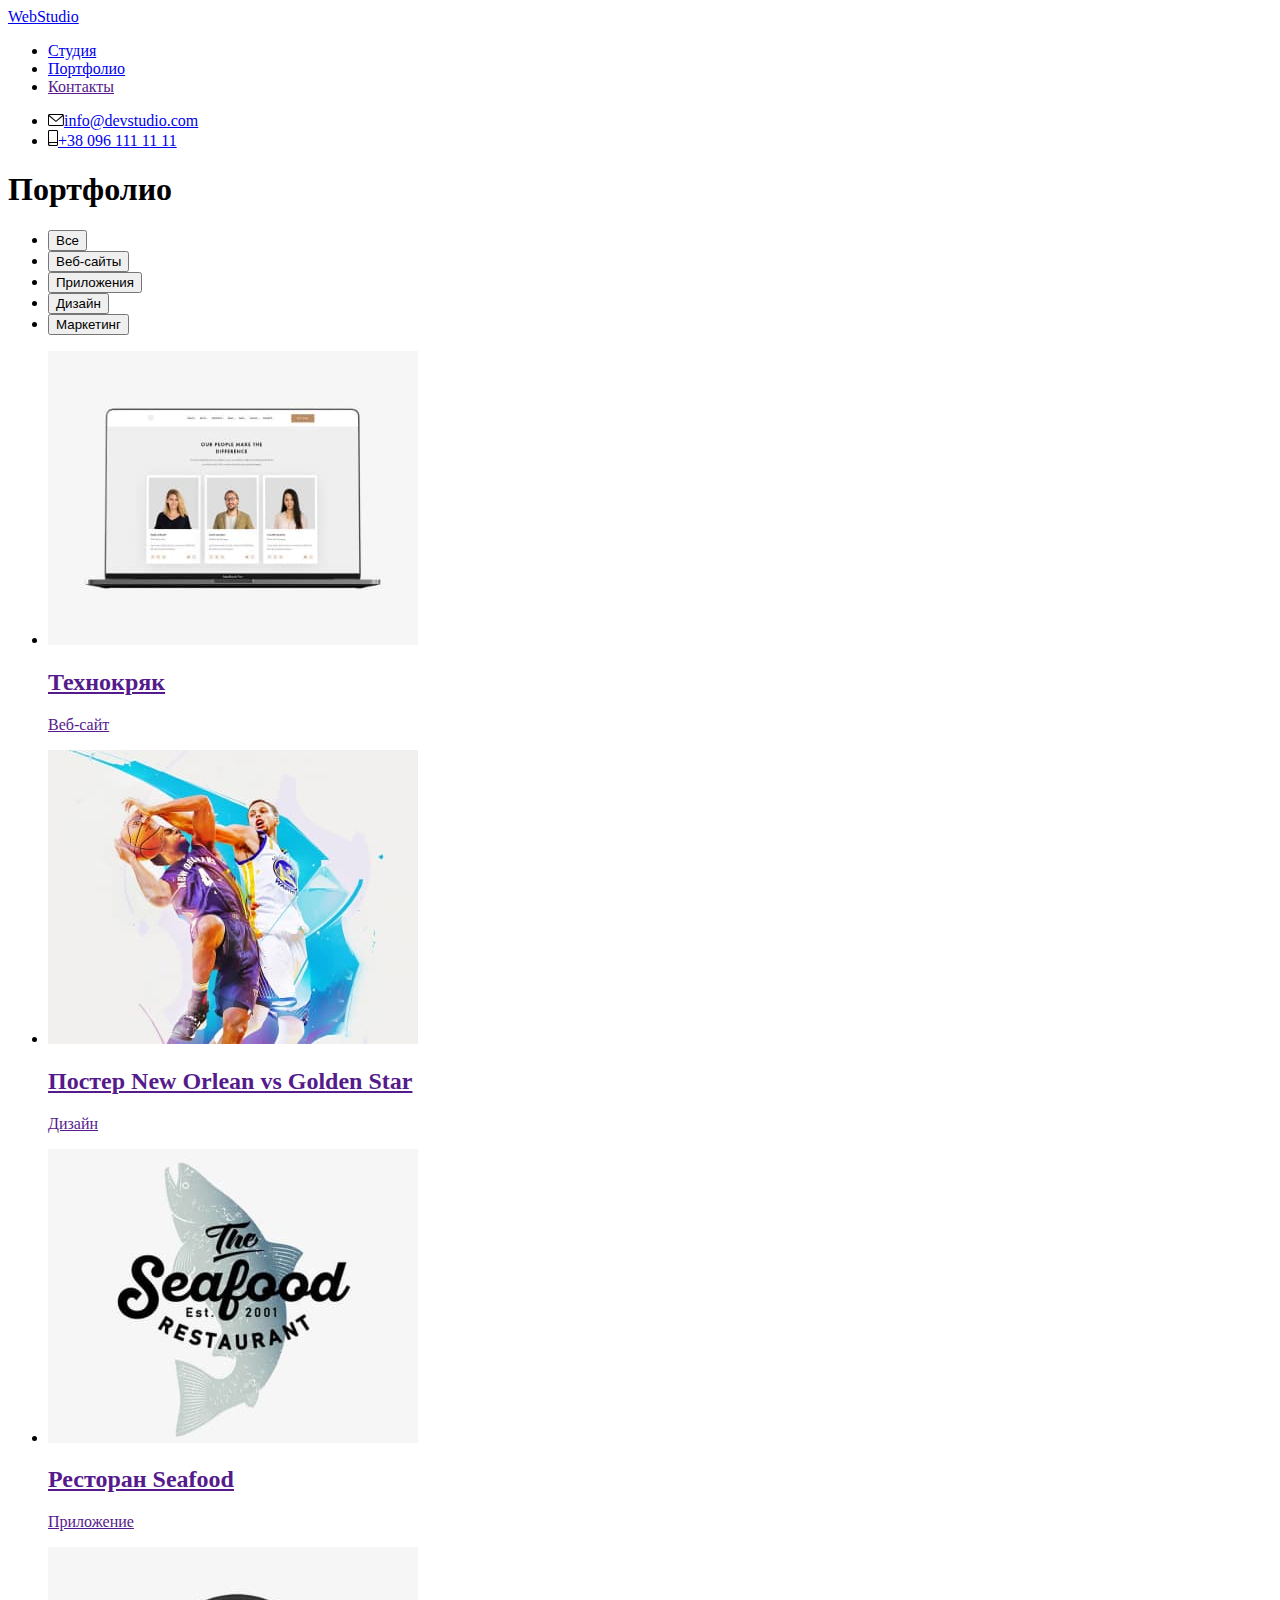
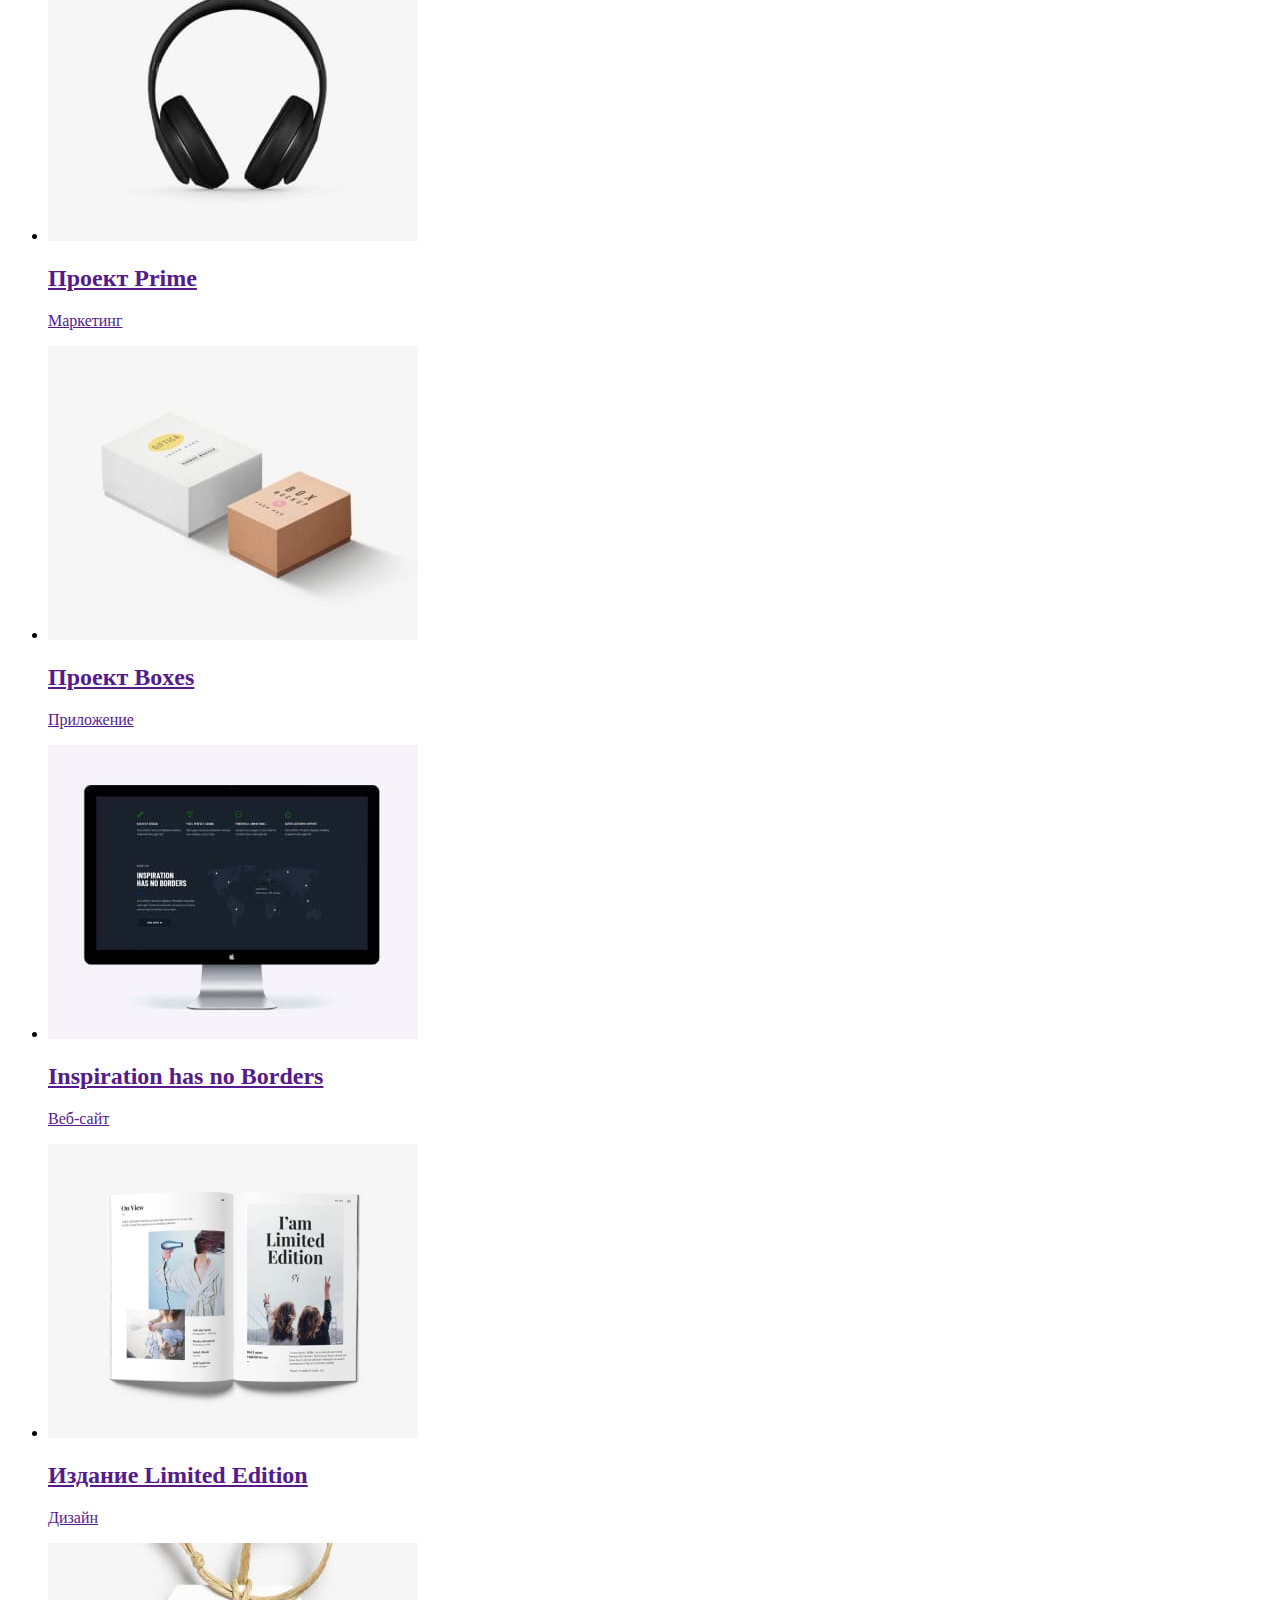
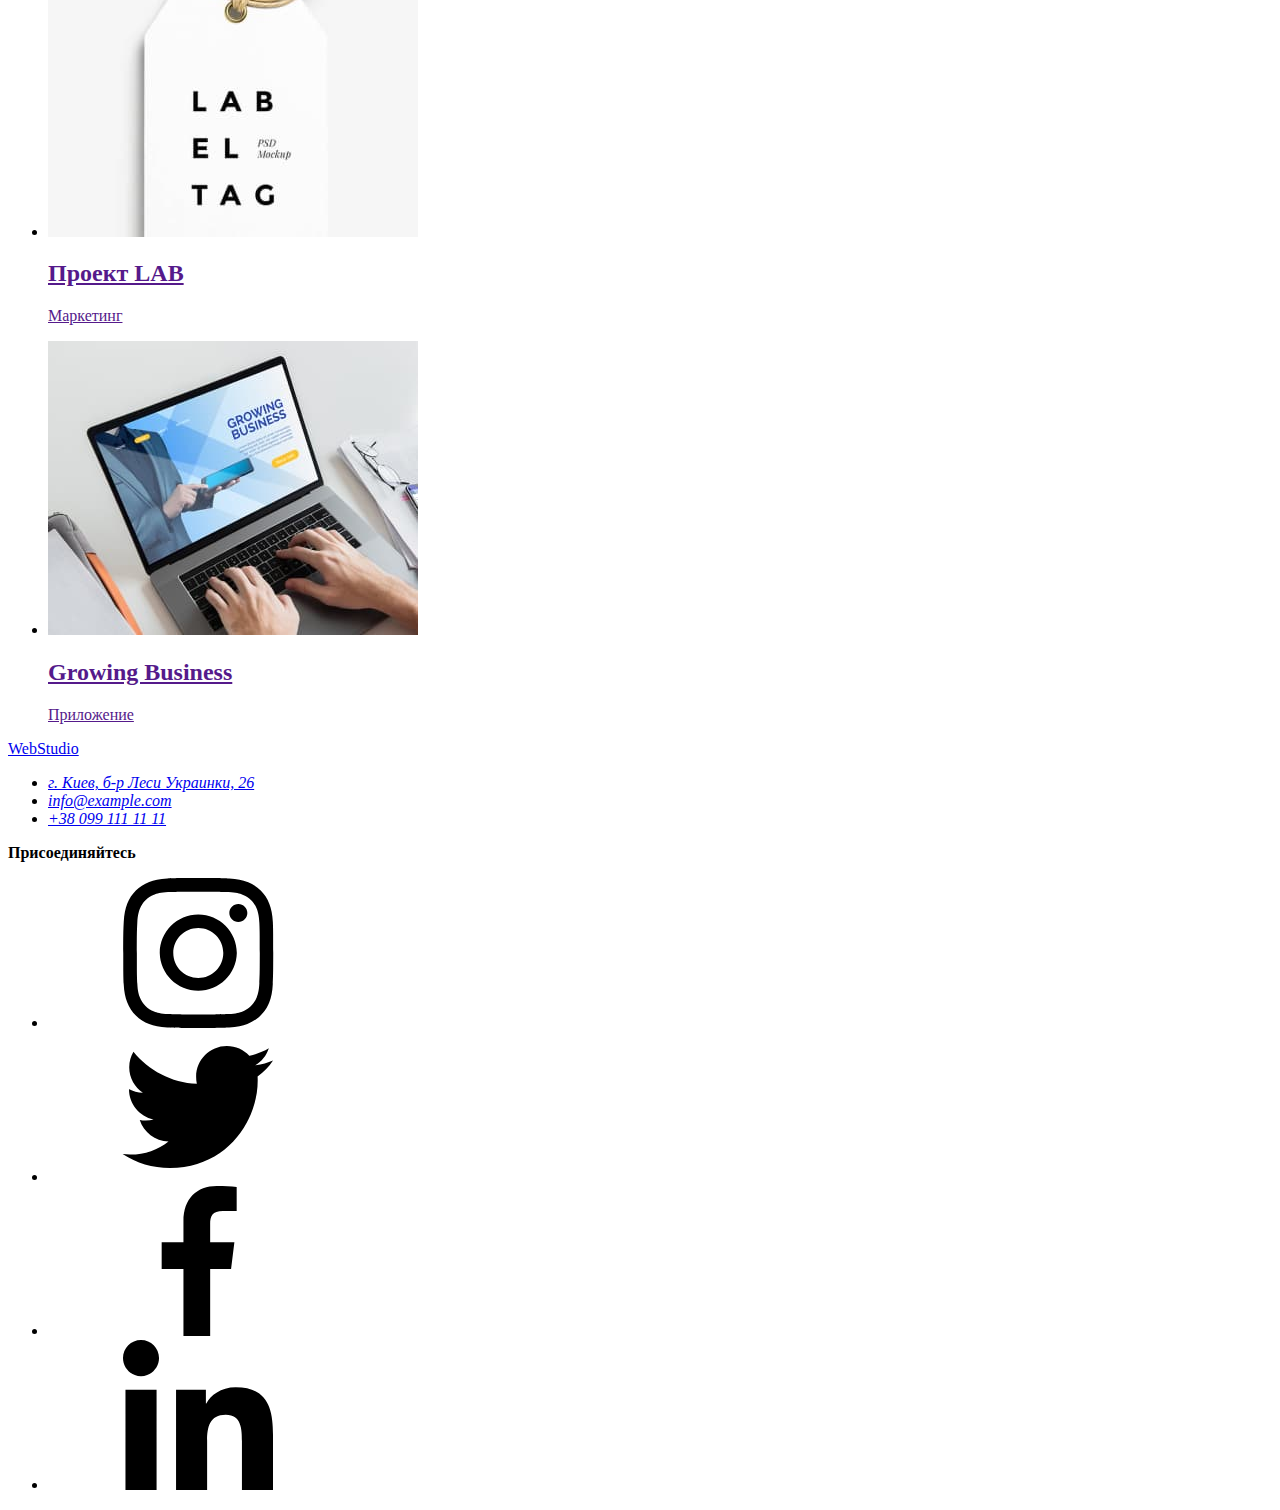
==== portfolio.html @ 2704bb56 "Create portfolio.html" ====
<!DOCTYPE html>
<html lang="ru">
<head>
    <meta charset="UTF-8">
    <meta http-equiv="X-UA-Compatible" content="IE=edge">
    <meta name="viewport" content="width=device-width, initial-scale=1.0">
    <title>Студия</title>
    <link rel="preconnect" href="https://fonts.googleapis.com">
    <link rel="preconnect" href="https://fonts.gstatic.com" crossorigin>
    <link href="https://fonts.googleapis.com/css2?family=Raleway:wght@700&family=Roboto:wght@400;500;700;900&display=swap" rel="stylesheet">
    <link rel="stylesheet" href="https://cdnjs.cloudflare.com/ajax/libs/modern-normalize/1.1.0/modern-normalize.min.css" integrity="sha512-wpPYUAdjBVSE4KJnH1VR1HeZfpl1ub8YT/NKx4PuQ5NmX2tKuGu6U/JRp5y+Y8XG2tV+wKQpNHVUX03MfMFn9Q==" crossorigin="anonymous" referrerpolicy="no-referrer" />
    <link rel="stylesheet" href="./css/styles.css">
</head>
<body>

    <!-- Верхняя линия -->

     <header class="header">
        <div class="container">
            <a class="header-logo" href="./index.html"><span>Web</span>Studio</a>
            <nav class="header-nav">
                <ul class="header-nav-list list">
                    <li class="header-nav-item"><a href="./index.html" class="header-nav-link">Студия</a></li>
                    <li class="header-nav-item"><a href="./portfolio.html" class="header-nav-link current">Портфолио</a></li>
                    <li class="header-nav-item"><a href="" class="header-nav-link">Контакты</a></li>
                </ul>
            </nav>
            
            <ul class="header-address-list list">
                <li class="header-address-item">
                    <a href="mailto:info@devstudio.com" class="header-address-link">
                        <svg class="header-address-icon" width="16" height="12">
                            <use href="./img/icons.svg#icon-envelope"></use>
                        </svg>info@devstudio.com
                    </a>
                </li>
                <li class="header-address-item">
                    <a href="tel:380961111111" class="header-address-link">
                        <svg class="header-address-icon" width="10" height="16">
                            <use href="./img/icons.svg#icon-smartphone"></use>
                        </svg>+38 096 111 11 11
                    </a>
                </li>
            </ul>
        </div>
    </header>

    <!-- Уникальный контент -->

    <main>
        <!-- Портфолио -->

        <section class="portfolio section">
            <div class="container">
                <h1 class="hidden-title">Портфолио</h1>
                <ul class="portfolio-btn-list list">
                    <li class="portfolio-btn-item"><button type="button" class="portfolio-btn current">Все</button></li>
                    <li class="portfolio-btn-item"><button type="button" class="portfolio-btn">Веб-сайты</button></li>
                    <li class="portfolio-btn-item"><button type="button" class="portfolio-btn">Приложения</button></li>
                    <li class="portfolio-btn-item"><button type="button" class="portfolio-btn">Дизайн</button></li>
                    <li class="portfolio-btn-item"><button type="button" class="portfolio-btn">Маркетинг</button></li>
            </ul>

            <ul class="portfolio-list list">
                <li class="portfolio-item">
                    <a href="" class="portfolio-link">
                        <img src="./img/portfolio-img-1.jpg" alt="Ноутбук" width="370" height="294">
                        <div class="client-container">
                            <h2 class="portfolio-subtitle">Технокряк</h2>
                            <p class="portfolio-text">Веб-сайт</p>
                        </div>
                    </a>
                </li>
                <li class="portfolio-item">
                    <a href="" class="portfolio-link">
                        <img src="./img/portfolio-img-2.jpg" alt="Два баскетболиста играют" width="370" height="294">
                        <div class="client-container">
                            <h2 class="portfolio-subtitle">Постер New Orlean vs Golden Star</h2>
                            <p class="portfolio-text">Дизайн</p>
                        </div>
                    </a>
                </li>
                <li class="portfolio-item">
                    <a href="" class="portfolio-link">
                        <img src="./img/portfolio-img-3.jpg" alt="Логотип ресторана" width="370" height="294">
                        <div class="client-container">
                            <h2 class="portfolio-subtitle">Ресторан Seafood</h2>
                            <p class="portfolio-text">Приложение</p>
                        </div>
                    </a>
                </li>
                <li class="portfolio-item">
                    <a href="" class="portfolio-link">
                        <img src="./img/portfolio-img-4.jpg" alt="Наушники" width="370" height="294">
                        <div class="client-container">
                            <h2 class="portfolio-subtitle">Проект Prime</h2>
                            <p class="portfolio-text">Маркетинг</p>
                        </div>
                    </a>
                </li>
                <li class="portfolio-item">
                    <a href="" class="portfolio-link">
                        <img src="./img/portfolio-img-5.jpg" alt="Коробки" width="370" height="294">
                        <div class="client-container">
                            <h2 class="portfolio-subtitle">Проект Boxes</h2>
                            <p class="portfolio-text">Приложение</p>
                        </div>
                    </a>
                </li>
                <li class="portfolio-item">
                    <a href="" class="portfolio-link">
                        <img src="./img/portfolio-img-6.jpg" alt="Экран компьютера" width="370" height="294">
                        <div class="client-container">
                            <h2 class="portfolio-subtitle">Inspiration has no Borders</h2>
                            <p class="portfolio-text">Веб-сайт</p>
                        </div>
                    </a>
                </li>
                <li class="portfolio-item">
                    <a href="" class="portfolio-link">
                        <img src="./img/portfolio-img-7.jpg" alt="Открытый журнал" width="370" height="294">
                        <div class="client-container">
                            <h2 class="portfolio-subtitle">Издание Limited Edition</h2>
                            <p class="portfolio-text">Дизайн</p>
                        </div>
                    </a>
                </li>
                <li class="portfolio-item">
                    <a href="" class="portfolio-link">
                        <img src="./img/portfolio-img-8.jpg" alt="Бирка" width="370" height="294">
                        <div class="client-container">
                            <h2 class="portfolio-subtitle">Проект LAB</h2>
                            <p class="portfolio-text">Маркетинг</p>
                        </div>
                    </a>
                </li>
                <li class="portfolio-item">
                    <a href="" class="portfolio-link">
                        <img src="./img/portfolio-img-9.jpg" alt="Человек печатает на клавиатуре ноутбука" width="370" height="294">
                        <div class="client-container">
                            <h2 class="portfolio-subtitle">Growing Business</h2>
                            <p class="portfolio-text">Приложение</p>
                        </div>
                    </a>
                </li>
            </ul>
            </div>
        </section>
    </main>

    <!-- Футер -->

    <footer class="footer">
        <div class="container">
            <div class="footer-address">
                <a class="footer-logo" href="./index.html"><span>Web</span>Studio</a>
                <address>
                    <ul class="footer-address-list list">
                        <li class="footer-address-item"><a href="https://goo.gl/maps/VfhAvURkBArNc4L6A" target="blank" rel="noopener nofollow noreferrer" class="footer-address-link location">
                    г. Киев, б-р Леси Украинки, 26</a></li>
                    <li class="footer-address-item"><a href="mailto:info@example.com" class="footer-address-link">info@example.com</a></li>
                    <li class="footer-address-item"><a href="tel:380991111111" class="footer-address-link">+38 099 111 11 11</a></li>
                </ul>
            </address>
        </div>
        <div class="footer-social-media">
            <b>Присоединяйтесь</b>
            <ul class="footer-social-media-list list">
                <li class="footer-social-media-item">
                    <a href="" class="footer-social-media-link">
                        <svg class="footer-social-media-icon">
                            <use href="./img/icons.svg#icon-instagram"></use>
                        </svg>
                    </a>
                </li>
                <li class="footer-social-media-item">
                    <a href="" class="footer-social-media-link">
                        <svg class="footer-social-media-icon">
                            <use href="./img/icons.svg#icon-twitter"></use>
                        </svg>
                    </a>
                </li>
                <li class="footer-social-media-item">
                    <a href="" class="footer-social-media-link">
                        <svg class="footer-social-media-icon">
                            <use href="./img/icons.svg#icon-facebook"></use>
                        </svg>
                    </a>
                </li>
                <li class="footer-social-media-item">
                    <a href="" class="footer-social-media-link">
                        <svg class="footer-social-media-icon">
                            <use href="./img/icons.svg#icon-linkedin"></use>
                        </svg>
                    </a>
                </li>
            </ul>
        </div>
    </div>
</footer>

</body>
</html>
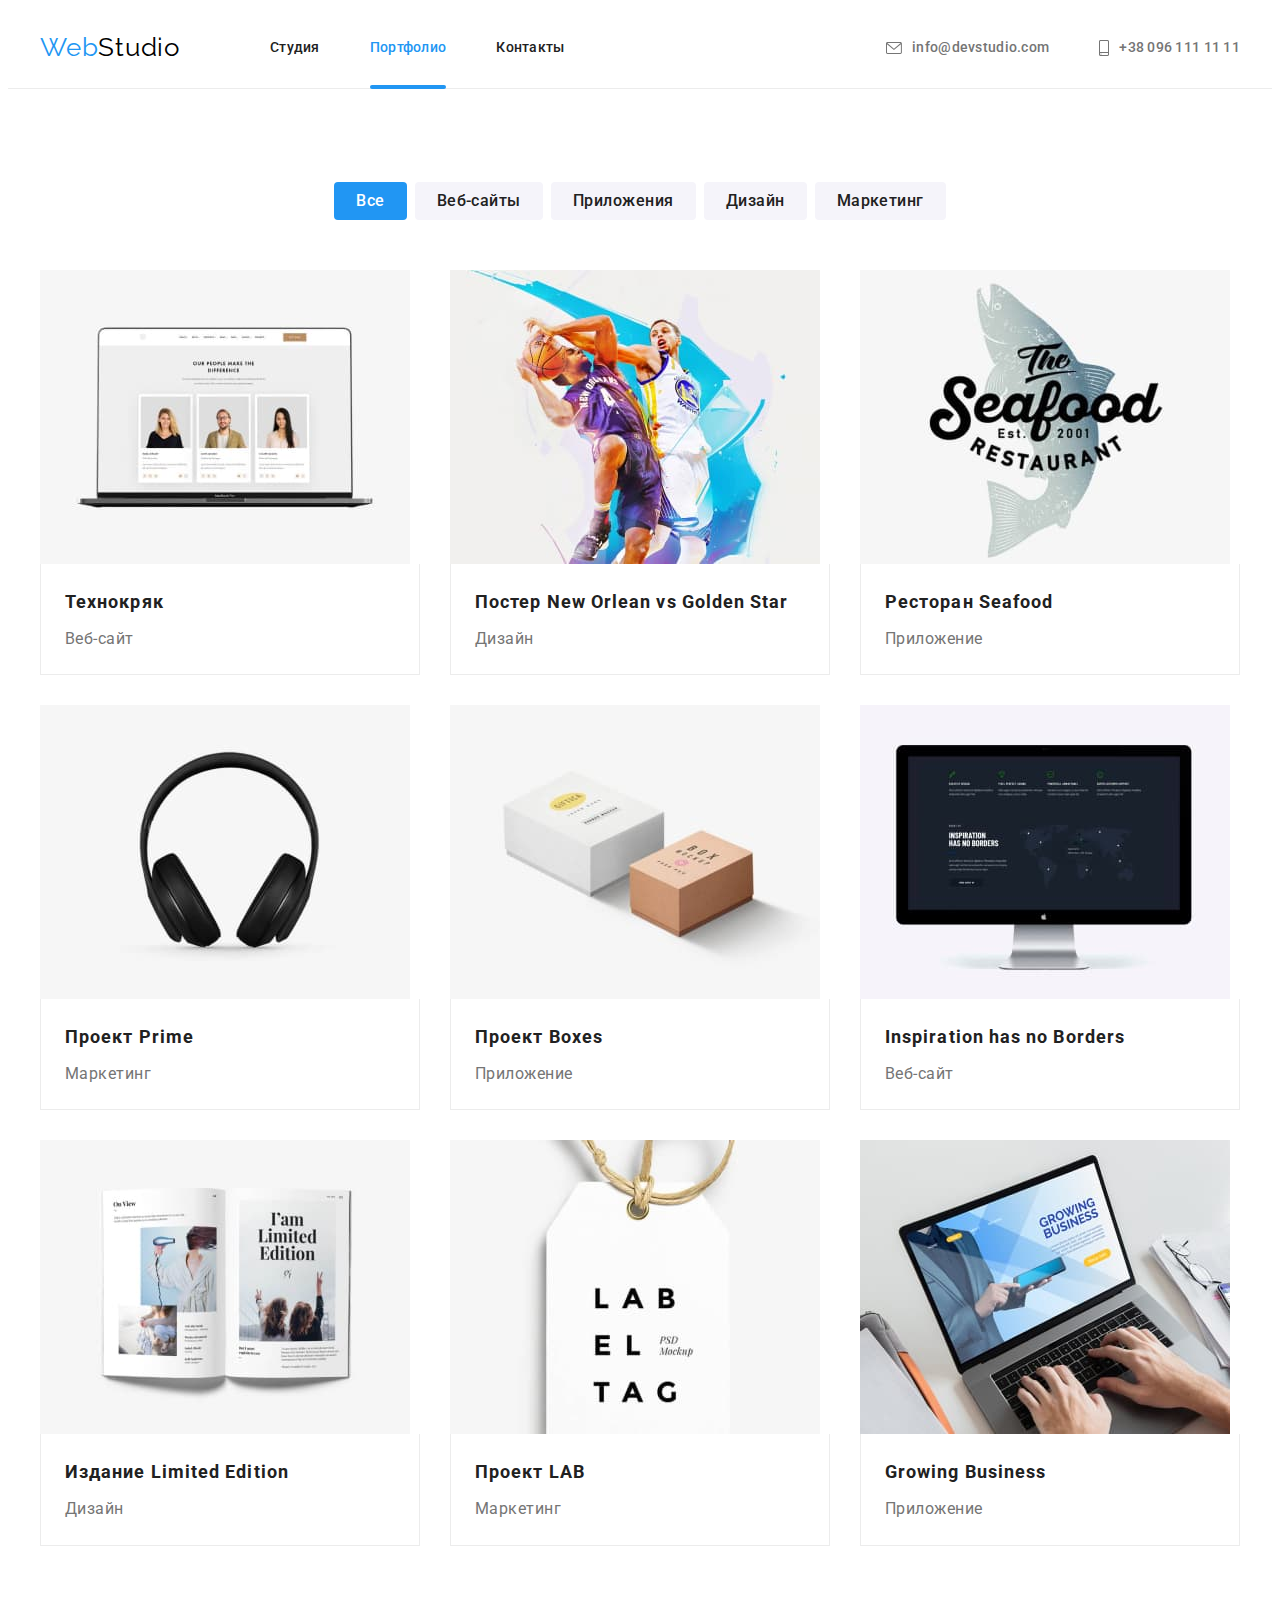
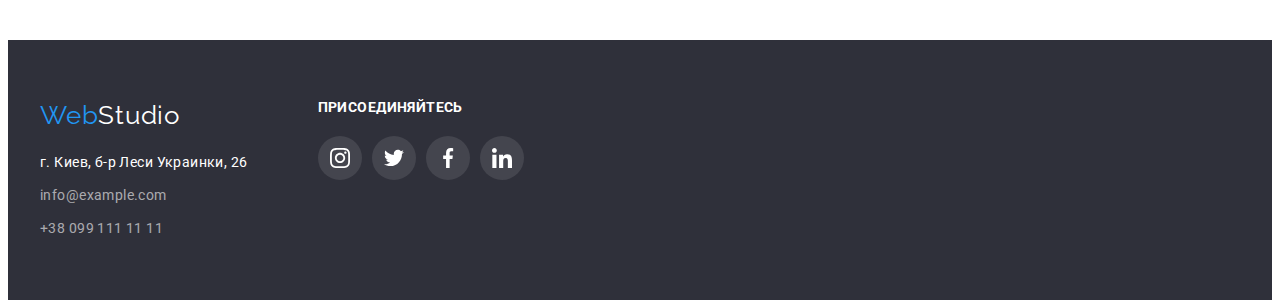
==== commit c81cef79: "Update portfolio.html" ====
--- a/portfolio.html
+++ b/portfolio.html
@@ -64,7 +64,12 @@
             <ul class="portfolio-list list">
                 <li class="portfolio-item">
                     <a href="" class="portfolio-link">
-                        <img src="./img/portfolio-img-1.jpg" alt="Ноутбук" width="370" height="294">
+                        <div class="portfolio-img-thumb">
+                            <img src="./img/portfolio-img-1.jpg" alt="Ноутбук" width="370" height="294">
+                            <div class="portfolio-overlay">
+                                Ресурс предлагает комплексные предложения с разным уровнем функционала и сервисов. Все это позволит посетителю получить исчерпывающие сведения о компании или частном лице.
+                            </div>
+                        </div>
                         <div class="client-container">
                             <h2 class="portfolio-subtitle">Технокряк</h2>
                             <p class="portfolio-text">Веб-сайт</p>
@@ -73,7 +78,12 @@
                 </li>
                 <li class="portfolio-item">
                     <a href="" class="portfolio-link">
-                        <img src="./img/portfolio-img-2.jpg" alt="Два баскетболиста играют" width="370" height="294">
+                        <div class="portfolio-img-thumb">
+                            <img src="./img/portfolio-img-2.jpg" alt="Два баскетболиста играют" width="370" height="294">
+                            <div class="portfolio-overlay">
+                                Ресурс предлагает комплексные предложения с разным уровнем функционала и сервисов. Все это позволит посетителю получить исчерпывающие сведения о компании или частном лице.
+                            </div>
+                        </div>
                         <div class="client-container">
                             <h2 class="portfolio-subtitle">Постер New Orlean vs Golden Star</h2>
                             <p class="portfolio-text">Дизайн</p>
@@ -82,7 +92,12 @@
                 </li>
                 <li class="portfolio-item">
                     <a href="" class="portfolio-link">
-                        <img src="./img/portfolio-img-3.jpg" alt="Логотип ресторана" width="370" height="294">
+                        <div class="portfolio-img-thumb">
+                            <img src="./img/portfolio-img-3.jpg" alt="Логотип ресторана" width="370" height="294">
+                            <div class="portfolio-overlay">
+                                Ресурс предлагает комплексные предложения с разным уровнем функционала и сервисов. Все это позволит посетителю получить исчерпывающие сведения о компании или частном лице.
+                            </div>
+                        </div>
                         <div class="client-container">
                             <h2 class="portfolio-subtitle">Ресторан Seafood</h2>
                             <p class="portfolio-text">Приложение</p>
--- a/css/styles.css
+++ b/css/styles.css
@@ -0,0 +1,733 @@
+:root {
+    --primary-logo-color: #000000;
+    --nav-link-color: #212121;
+    --address-link-color: #757575;
+    --primary-footer-link-color: #ffffff;
+    --secondary-footer-link-color: rgba(255,255,255,.6);
+    --primary-text-color: #757575;
+    --secondary-text-color: rgba(255,255,255,.6);
+    --title-color: #212121;
+    --accent-color: #2196f3;
+    --hover-color: #188ce8;
+    --primary-background-color: #ffffff;
+    --primary-dark-background-color: #2F303A;
+    --secondary-background-color: #f5f4fA;
+}
+
+body {
+    color: var(--primary-text-color);
+    background-color: var(--primary-background-color);
+    font-family: 'Roboto', sans-serif;
+    font-size: 14px;
+    font-weight: 400;
+}
+
+a,
+button {
+    text-decoration: none;
+    padding: 0;
+    border: none;
+}
+
+img {
+    display: block;
+}
+
+.container {
+    max-width: 1200px;
+    margin: 0 auto;
+    padding-left: 15px;
+    padding-right: 15px;
+
+    /* outline: 2px dashed #f44336; */
+}
+
+.section {
+    padding-top: 94px;
+    padding-bottom: 94px;
+}
+
+.section.without-padding {
+    padding-bottom: 0;
+}
+
+.section-title {
+    margin-top: 0;
+    margin-bottom: 50px;
+    font-weight: 700;
+    font-size: 36px;
+    line-height: 1.17;
+    text-align: center;
+    letter-spacing: 0.03em;
+
+    color: var(--title-color);
+}
+
+.hidden-title {
+    width: 1px;
+    height: 1px;
+    overflow: hidden;
+    opacity: 0;
+    margin: -1px;
+}
+
+.list {
+    padding: 0;
+    margin: 0;
+    list-style: none;
+}
+
+
+/* Логотип */
+
+.header-logo,
+.footer-logo {
+    display: inline-block;
+    font-family: 'Raleway', sans-serif;
+    font-size: 26px;
+    line-height: 1.2;
+    letter-spacing: 0.03em;
+}
+
+.header-logo {
+    color: var(--primary-logo-color);
+}
+
+.footer-logo {
+    margin-bottom: 20px;
+    color: var(--primary-background-color);
+}
+
+.header-logo span,
+.footer-logo span {
+    color: var(--accent-color);
+}
+
+
+/* Навигация */
+
+.header {
+    border-bottom: 1px solid #ececec;
+}
+
+.header > .container {
+    display: flex;
+    justify-content: space-between;
+    align-items: center;
+}
+
+.header-nav-list {
+    display: flex;
+    align-content: center;
+}
+
+.header-address-list {
+    display: flex;
+    margin-left: auto;
+    justify-content: center;
+    align-items: center;
+}
+
+.header-logo {
+    margin-right: 90px;
+}
+
+.header-nav-item:not(:last-child),
+.header-address-item:not(:last-child) {
+    margin-right: 50px;
+}
+
+.header-nav-link,
+.header-address-link {
+    display: block;
+    padding-top: 32px;
+    padding-bottom: 32px;
+
+    transition: color 250ms cubic-bezier(0.4, 0, 0.2, 1);
+
+    font-style: normal;
+    font-weight: 500;
+    line-height: 1.14;
+    letter-spacing: 0.02em;
+}
+
+.header-nav-link {
+    position: relative;
+}
+
+
+.header-address-link {
+    display: flex;
+    align-items: center;
+}
+
+.header-nav-link:hover,
+.header-nav-link:focus,
+.header-address-link:hover,
+.header-address-link:focus {
+    color: var(--accent-color);
+}
+
+.header-nav-link {
+    color: var(--nav-link-color);
+}
+
+.header-nav-link.current {
+    color: var(--accent-color);
+}
+
+.header-nav-link.current::after {
+    content: '';
+    position: absolute;
+    left: 0;
+    bottom: -1.5px;
+
+    display: block;
+    width: 100%;
+    height: 4px;
+    border-radius: 2px;
+
+    background-color: var(--accent-color);
+}
+
+.header-address-link {
+    color: var(--address-link-color);
+}
+
+.header-address-icon {
+    fill: currentColor;
+    margin-right: 10px;
+}
+
+
+
+/* Блок-герой */
+
+.hero {
+    max-width: 1600px;
+    margin: 0 auto;
+
+    padding-top: 200px;
+    padding-bottom: 200px;
+    text-align: center;
+
+    background-image:
+    linear-gradient(rgba(47, 48, 58, 0.4), rgba(47, 48, 58, 0.4)),
+    url(../img/hero-img.jpg);
+    background-repeat: no-repeat;
+    background-position: center;
+    background-size: cover;
+    background-color: var(--primary-dark-background-color);
+
+
+}
+
+.hero-title {
+    max-width: 696px;
+    margin-top: 0;
+    margin-right: auto;
+    margin-bottom: 30px;
+    margin-left: auto;
+    padding: 0;
+    
+    font-weight: 900;
+    font-size: 44px;
+    line-height: 1.36;
+    letter-spacing: 0.06em;
+    text-transform: uppercase;
+    color: var(--primary-background-color);
+}
+
+.hero-btn {
+    display: inline-block;
+    min-width: 200px;
+    height: 50px;
+    padding: 10px 32px;
+    margin: 0 auto;
+    border-style: none;
+    border-radius: 4px;
+
+    background-color: var(--accent-color);
+    color: #ffffff;
+
+    font-family: inherit;
+    font-weight: 700;
+    font-size: 16px;
+    line-height: 1.88;
+    letter-spacing: 0.06em;
+
+    cursor: pointer;
+    transition: background-color 250ms cubic-bezier(0.4, 0, 0.2, 1);
+}
+
+.hero-btn:hover,
+.hero-btn:focus {
+    background-color: var(--hover-color);
+}
+
+
+/* Блок преимуществ */
+
+.benefits-list {
+    display: flex;
+}
+
+.benefit-item:not(:last-child) {
+    margin-right: 30px;
+}
+
+.benefit-item {
+    width: calc((100% - 90px) / 4);
+}
+
+/* .benefit-item::before {
+    display: block;
+    content: '';
+    height: 120px;
+    margin-bottom: 30px;
+
+    background-repeat: no-repeat;
+    background-position: center;
+    background-size: 70px 70px;
+    background-color: var(--secondary-background-color);
+}
+
+.icon-antenna::before {
+    background-image: url(../img/benefit-icon-antenna.svg);
+} */
+
+.icon-thumb {
+    display: flex;
+    justify-content: center;
+    align-items: center;
+    height: 120px;
+    margin-bottom: 30px;
+
+    background-color: var(--secondary-background-color);
+}
+
+.benefit-icon {
+    width: 70px;
+    height: 70px;
+}
+
+.benefit-subtitle {
+    margin-top: 0;
+    margin-bottom: 10;
+
+    font-weight: 700;
+    font-size: 14px;
+    line-height: 1.14;
+    letter-spacing: 0.03em;
+    text-transform: uppercase;
+    
+    color: var(--title-color);
+}
+
+.benefit-text {
+    margin: 0;
+    line-height: 1.7;
+    letter-spacing: 0.03em;
+    
+    color: var(--primary-text-color);
+}
+
+
+/* Блок услуг */
+
+.services-list {
+    display: flex;
+}
+
+.services-list-item:not(:last-child) {
+    margin-right: 30px;
+}
+
+.services-list-item {
+    width: calc((100% - 60px) / 3);
+}
+
+
+/* Наша команда */
+
+.team {
+    background-color: var(--secondary-background-color);
+}
+
+.team-list {
+    display: flex;
+}
+
+.team-item:not(:last-child) {
+    margin-right: 30px;
+}
+
+.team-item {
+    width: calc((100% - 90px) / 4);
+
+    background-color: var(--primary-background-color);
+
+    box-shadow: 0px 1px 3px rgba(0, 0, 0, 0.12), 0px 1px 1px rgba(0, 0, 0, 0.14), 0px 2px 1px rgba(0, 0, 0, 0.2);
+    border-radius: 0px 0px 4px 4px;
+}
+
+.name-container {
+    padding-top: 30px;
+    padding-bottom: 30px;
+    text-align: center;
+}
+
+.team-subtitle {
+    margin-top: 0;
+    margin-bottom: 10px;
+
+    font-weight: 500;
+    font-size: 16px;
+    line-height: 1.2;
+    letter-spacing: 0.03em;
+    
+    color: var(--title-color);
+}
+
+.team-text {
+    margin-top: 0;
+    margin-bottom: 16px;
+    font-size: 16px;
+    line-height: 1.2;
+    letter-spacing: 0.03em;
+
+    color: var(--primary-text-color);
+}
+
+.social-media-list {
+    display: flex;
+    justify-content: center;
+}
+
+.social-media-item {
+    width: 44px;
+    height: 44px;
+    margin-right: 10px;
+}
+
+.social-media-item:last-child {
+    margin-right: 0;
+}
+
+.social-media-link {
+    display: flex;
+    justify-content: center;
+    align-items: center;
+    width: 100%;
+    height: 100%;
+
+    color: #AFB1B8;
+    background-color: var(--primary-background-color);
+    border-radius: 50%;
+
+    transition: color 250ms cubic-bezier(0.4, 0, 0.2, 1), background-color 250ms cubic-bezier(0.4, 0, 0.2, 1);
+}
+
+.social-media-link:hover,
+.social-media-link:focus {
+    color: #ffffff;
+    background-color: var(--accent-color);
+}
+
+.social-media-icon {
+    width: 20px;
+    height: 20px;
+    fill: currentColor;
+}
+
+/* Наши клиенты */
+
+.clients-list {
+    display: flex;
+}
+
+.client-item {
+    /* width: calc((100%-150)/6); */
+    width: 170px;
+    height: 92px;
+    margin-right: 30px;
+}
+
+.client-item:last-child {
+    margin-right: 0;
+}
+
+.client-link {
+    display: flex;
+    justify-content: center;
+    align-items: center;
+    width: 100%;
+    height: 100%;
+
+    color: #AFB1B8;
+    border: 1px solid #AFB1B8;
+    border-radius: 4px;
+
+    transition: color 250ms cubic-bezier(0.4, 0, 0.2, 1), border 250ms cubic-bezier(0.4, 0, 0.2, 1);
+}
+
+.client-link:hover,
+.client-link:focus {
+    color: var(--accent-color);
+    border: 1px solid var(--accent-color);
+}
+
+.client-icon {
+    width: 106px;
+    height: 60px;
+    fill: currentColor;
+}
+
+
+/* Портфолио */
+
+.portfolio-btn-list {
+    display: flex;
+    justify-content: center;
+    margin-bottom: 50px;
+}
+
+/* .portfolio-btn-item + .portfolio-btn-item {
+    margin-left: 8px;
+} */
+
+.portfolio-btn-item:not(:last-child) {
+    margin-right: 8px;
+}
+
+.portfolio-btn {
+    display: inline-block;
+    padding: 6px 22px;
+
+    border-radius: 4px;
+
+    background-color: var(--secondary-background-color);
+    color: var(--nav-link-color);
+
+    font-family: inherit;
+    font-weight: 500;
+    font-size: 16px;
+    line-height: 1.6;
+    text-align: center;
+    letter-spacing: 0.03em;
+
+    cursor: pointer;
+
+    transition: box-shadow 250ms cubic-bezier(0.4, 0, 0.2, 1);
+}
+
+.portfolio-btn:hover,
+.portfolio-btn:focus {
+    color: #ffffff;
+    background-color: var(--accent-color);
+    box-shadow: 0px 3px 1px rgba(0, 0, 0, 0.1), 0px 1px 2px rgba(0, 0, 0, 0.08), 0px 2px 2px rgba(0, 0, 0, 0.12);
+}
+
+.portfolio-btn.current {
+    color: #ffffff;
+    background-color: var(--accent-color);
+}
+
+.portfolio-list {
+    display: flex;
+    flex-wrap: wrap;
+
+    margin: -15px;
+}
+
+.portfolio-item {
+    flex-basis: calc(100% / 3 - 30px);
+    margin: 15px;
+}
+
+.portfolio-link {
+    display: block;
+    transition: box-shadow 250ms cubic-bezier(0.4, 0, 0.2, 1);
+}
+
+.portfolio-img-thumb {
+    position: relative;
+    overflow: hidden;
+}
+
+.portfolio-overlay {
+    position: absolute;
+    top: 0;
+    left: 0;
+
+    display: block;
+    width: 100%;
+    height: 100%;
+    padding: 63px 24px;
+
+    font-weight: 400;
+    font-size: 18px;
+    line-height: 1.56;
+    letter-spacing: 0.03em;
+    color: #ffffff;
+    background-color: rgba(33, 150, 243, 0.9);
+
+    transform: translateY(100%);
+    transition: transform 250ms cubic-bezier(0.4, 0, 0.2, 1);
+}
+
+.portfolio-link:hover,
+.portfolio-link:focus {
+    box-shadow: 0px 1px 1px rgba(0, 0, 0, 0.12), 0px 4px 4px rgba(0, 0, 0, 0.06), 1px 4px 6px rgba(0, 0, 0, 0.16);
+}
+
+.portfolio-link:hover .portfolio-overlay {
+    transform: translateY(0);
+}
+
+/* .portfolio-item {
+    margin-right: 30px;
+    margin-bottom: 30px;
+
+    border-bottom: 1px solid var(--primary-text-color);
+}
+
+.portfolio-item:nth-child(3n) {
+    margin-right: 0;
+}
+
+.portfolio-item:nth-last-child(-n+3) {
+    margin-bottom: 0;
+}
+
+.portfolio-item {
+    width: calc((100% - 60px) / 3);
+} */
+
+.client-container {
+    padding: 20px 24px;
+    border-right: 1px solid #ececec;
+    border-bottom: 1px solid #ececec;
+    border-left: 1px solid #ececec;
+}
+
+.portfolio-subtitle {
+    margin-top: 0;
+    margin-bottom: 4px;
+
+    font-weight: 700;
+    font-size: 18px;
+    line-height: 2;
+    letter-spacing: 0.06em;
+
+    color: var(--title-color);
+}
+
+.portfolio-text {
+    margin: 0;
+    font-size: 16px;
+    line-height: 1.9;
+    letter-spacing: 0.03em;
+    
+    color: var(--primary-text-color);
+}
+
+
+/* Футер */
+
+.footer {
+    padding-top: 60px;
+    padding-bottom: 60px;
+
+    background-color: var(--primary-dark-background-color);
+}
+
+.footer > .container {
+    display: flex;
+}
+
+.footer-address {
+    margin-right: 70px;
+}
+
+.footer-address-item {
+    margin-bottom: 9px;
+}
+
+.footer-address-item:last-child {
+    margin-bottom: 0;
+}
+
+.footer-address-link {
+    font-style: normal;
+    font-weight: 400;
+    font-size: 14px;
+    line-height: 1.7;
+    letter-spacing: 0.03em;
+    color: var(--secondary-footer-link-color);
+
+    transition: color 250ms cubic-bezier(0.4, 0, 0.2, 1);
+}
+
+.footer-address-link.location {
+    color: var(--primary-footer-link-color);
+}
+
+.footer-address-link:hover,
+.footer-address-link:focus {
+    color: var(--accent-color);
+}
+
+.footer-social-media > b {
+    display: block;
+    margin-bottom: 20px;
+
+    font-weight: 700;
+    font-size: 14px;
+    line-height: 1.14;
+    letter-spacing: 0.03em;
+    text-transform: uppercase;
+    
+    color: #FFFFFF;
+}
+
+.footer-social-media-list {
+    display: flex;
+    justify-content: center;
+}
+
+.footer-social-media-item {
+    width: 44px;
+    height: 44px;
+    margin-right: 10px;
+}
+
+.footer-social-media-item:last-child {
+    margin-right: 0;
+}
+
+.footer-social-media-link {
+    display: flex;
+    justify-content: center;
+    align-items: center;
+    width: 100%;
+    height: 100%;
+
+    color: #ffffff;
+    background-color: rgba(255, 255, 255, 0.1);
+    border-radius: 50%;
+
+    transition: color 250ms cubic-bezier(0.4, 0, 0.2, 1), background-color 250ms cubic-bezier(0.4, 0, 0.2, 1);
+}
+
+.footer-social-media-link:hover,
+.footer-social-media-link:focus {
+    color: #ffffff;
+    background-color: var(--accent-color);
+}
+
+.footer-social-media-icon {
+    width: 20px;
+    height: 20px;
+    fill: currentColor;
+}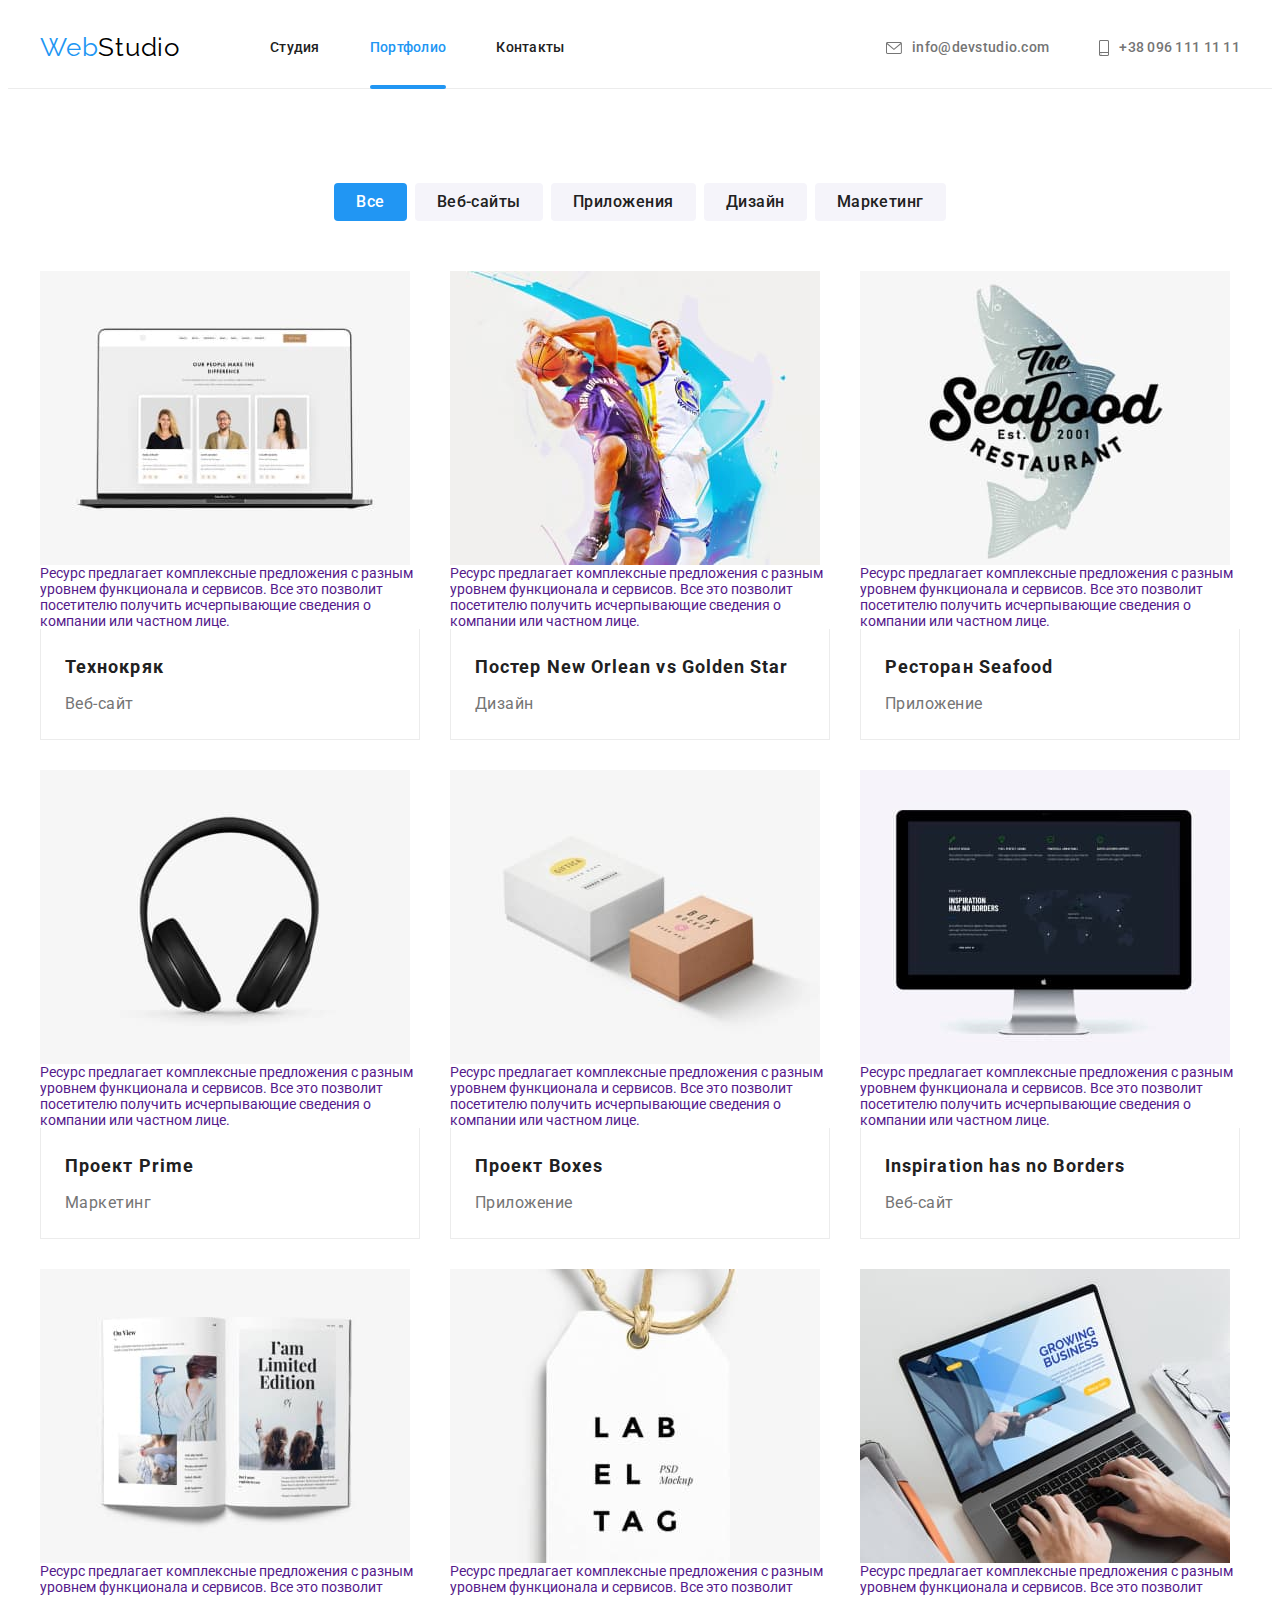
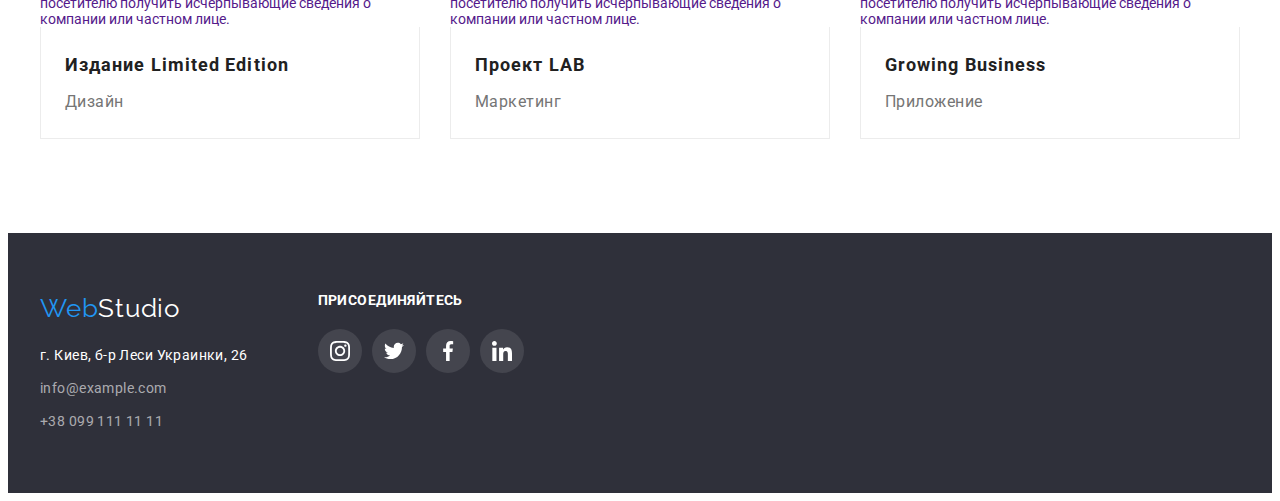
==== commit a4595557: "Update portfolio.html" ====
--- a/portfolio.html
+++ b/portfolio.html
@@ -66,9 +66,9 @@
                     <a href="" class="portfolio-link">
                         <div class="portfolio-img-thumb">
                             <img src="./img/portfolio-img-1.jpg" alt="Ноутбук" width="370" height="294">
-                            <div class="portfolio-overlay">
-                                Ресурс предлагает комплексные предложения с разным уровнем функционала и сервисов. Все это позволит посетителю получить исчерпывающие сведения о компании или частном лице.
-                            </div>
+                            <p class="portfolio-text-overlay">
+                                Ресурс предлагает комплексные предложения с разным уровнем функционала и сервисов. Все это позволит посетителю получить исчерпывающие сведения о компании или частном лице.
+                            </p>
                         </div>
                         <div class="client-container">
                             <h2 class="portfolio-subtitle">Технокряк</h2>
@@ -80,9 +80,9 @@
                     <a href="" class="portfolio-link">
                         <div class="portfolio-img-thumb">
                             <img src="./img/portfolio-img-2.jpg" alt="Два баскетболиста играют" width="370" height="294">
-                            <div class="portfolio-overlay">
-                                Ресурс предлагает комплексные предложения с разным уровнем функционала и сервисов. Все это позволит посетителю получить исчерпывающие сведения о компании или частном лице.
-                            </div>
+                            <p class="portfolio-text-overlay">
+                                Ресурс предлагает комплексные предложения с разным уровнем функционала и сервисов. Все это позволит посетителю получить исчерпывающие сведения о компании или частном лице.
+                            </p>
                         </div>
                         <div class="client-container">
                             <h2 class="portfolio-subtitle">Постер New Orlean vs Golden Star</h2>
@@ -94,9 +94,9 @@
                     <a href="" class="portfolio-link">
                         <div class="portfolio-img-thumb">
                             <img src="./img/portfolio-img-3.jpg" alt="Логотип ресторана" width="370" height="294">
-                            <div class="portfolio-overlay">
-                                Ресурс предлагает комплексные предложения с разным уровнем функционала и сервисов. Все это позволит посетителю получить исчерпывающие сведения о компании или частном лице.
-                            </div>
+                            <p class="portfolio-text-overlay">
+                                Ресурс предлагает комплексные предложения с разным уровнем функционала и сервисов. Все это позволит посетителю получить исчерпывающие сведения о компании или частном лице.
+                            </p>
                         </div>
                         <div class="client-container">
                             <h2 class="portfolio-subtitle">Ресторан Seafood</h2>
@@ -106,7 +106,12 @@
                 </li>
                 <li class="portfolio-item">
                     <a href="" class="portfolio-link">
-                        <img src="./img/portfolio-img-4.jpg" alt="Наушники" width="370" height="294">
+                        <div class="portfolio-img-thumb">
+                             <img src="./img/portfolio-img-4.jpg" alt="Наушники" width="370" height="294">
+                             <p class="portfolio-text-overlay">
+                                Ресурс предлагает комплексные предложения с разным уровнем функционала и сервисов. Все это позволит посетителю получить исчерпывающие сведения о компании или частном лице.
+                            </p>
+                        </div>
                         <div class="client-container">
                             <h2 class="portfolio-subtitle">Проект Prime</h2>
                             <p class="portfolio-text">Маркетинг</p>
@@ -115,7 +120,12 @@
                 </li>
                 <li class="portfolio-item">
                     <a href="" class="portfolio-link">
-                        <img src="./img/portfolio-img-5.jpg" alt="Коробки" width="370" height="294">
+                        <div class="portfolio-img-thumb">
+                            <img src="./img/portfolio-img-5.jpg" alt="Коробки" width="370" height="294">
+                            <p class="portfolio-text-overlay">
+                                Ресурс предлагает комплексные предложения с разным уровнем функционала и сервисов. Все это позволит посетителю получить исчерпывающие сведения о компании или частном лице.
+                            </p>
+                        </div>
                         <div class="client-container">
                             <h2 class="portfolio-subtitle">Проект Boxes</h2>
                             <p class="portfolio-text">Приложение</p>
@@ -124,7 +134,12 @@
                 </li>
                 <li class="portfolio-item">
                     <a href="" class="portfolio-link">
-                        <img src="./img/portfolio-img-6.jpg" alt="Экран компьютера" width="370" height="294">
+                        <div class="portfolio-img-thumb">
+                            <img src="./img/portfolio-img-6.jpg" alt="Экран компьютера" width="370" height="294">
+                            <p class="portfolio-text-overlay">
+                                Ресурс предлагает комплексные предложения с разным уровнем функционала и сервисов. Все это позволит посетителю получить исчерпывающие сведения о компании или частном лице.
+                            </p>
+                        </div>
                         <div class="client-container">
                             <h2 class="portfolio-subtitle">Inspiration has no Borders</h2>
                             <p class="portfolio-text">Веб-сайт</p>
@@ -133,7 +148,12 @@
                 </li>
                 <li class="portfolio-item">
                     <a href="" class="portfolio-link">
-                        <img src="./img/portfolio-img-7.jpg" alt="Открытый журнал" width="370" height="294">
+                        <div class="portfolio-img-thumb">
+                            <img src="./img/portfolio-img-7.jpg" alt="Открытый журнал" width="370" height="294">
+                            <p class="portfolio-text-overlay">
+                                Ресурс предлагает комплексные предложения с разным уровнем функционала и сервисов. Все это позволит посетителю получить исчерпывающие сведения о компании или частном лице.
+                            </p>
+                        </div>
                         <div class="client-container">
                             <h2 class="portfolio-subtitle">Издание Limited Edition</h2>
                             <p class="portfolio-text">Дизайн</p>
@@ -142,7 +162,12 @@
                 </li>
                 <li class="portfolio-item">
                     <a href="" class="portfolio-link">
-                        <img src="./img/portfolio-img-8.jpg" alt="Бирка" width="370" height="294">
+                        <div class="portfolio-img-thumb">
+                            <img src="./img/portfolio-img-8.jpg" alt="Бирка" width="370" height="294">
+                            <p class="portfolio-text-overlay">
+                                Ресурс предлагает комплексные предложения с разным уровнем функционала и сервисов. Все это позволит посетителю получить исчерпывающие сведения о компании или частном лице.
+                            </p>
+                        </div>
                         <div class="client-container">
                             <h2 class="portfolio-subtitle">Проект LAB</h2>
                             <p class="portfolio-text">Маркетинг</p>
@@ -151,7 +176,12 @@
                 </li>
                 <li class="portfolio-item">
                     <a href="" class="portfolio-link">
-                        <img src="./img/portfolio-img-9.jpg" alt="Человек печатает на клавиатуре ноутбука" width="370" height="294">
+                        <div class="portfolio-img-thumb">
+                            <img src="./img/portfolio-img-9.jpg" alt="Человек печатает на клавиатуре ноутбука" width="370" height="294">
+                            <p class="portfolio-text-overlay">
+                                Ресурс предлагает комплексные предложения с разным уровнем функционала и сервисов. Все это позволит посетителю получить исчерпывающие сведения о компании или частном лице.
+                            </p>
+                        </div>
                         <div class="client-container">
                             <h2 class="portfolio-subtitle">Growing Business</h2>
                             <p class="portfolio-text">Приложение</p>
--- a/css/styles.css
+++ b/css/styles.css
@@ -64,10 +64,15 @@
 }
 
 .hidden-title {
+    position: absolute;
+    white-space: nowrap;
     width: 1px;
     height: 1px;
     overflow: hidden;
-    opacity: 0;
+    border: 0;
+    padding: 0;
+    clip: rect(0 0 0 0);
+    clip-path: inset(50%);
     margin: -1px;
 }
 
@@ -75,6 +80,10 @@
     padding: 0;
     margin: 0;
     list-style: none;
+}
+
+p {
+    margin: 0;
 }
 
 
@@ -339,12 +348,39 @@
     display: flex;
 }
 
+.services-list-item {
+    width: calc((100% - 60px) / 3);
+}
+
 .services-list-item:not(:last-child) {
     margin-right: 30px;
 }
 
 .services-list-item {
-    width: calc((100% - 60px) / 3);
+    position: relative;
+}
+
+.service-top-text {
+    position: absolute;
+    left: 0;
+    bottom: 0;
+
+    width: 100%;
+    height: 70px;
+
+    display: flex;
+    justify-content: center;
+    align-items: center;
+
+    font-weight: 700;
+    font-size: 14px;
+    line-height: 1.14;
+    text-align: center;
+    letter-spacing: 0.03em;
+    text-transform: uppercase;
+    color: #FFFFFF;
+
+    background-color: rgba(47, 48, 58, 0.8);
 }
 
 
@@ -484,6 +520,65 @@
 }
 
 
+/* МОДАЛЬНОЕ ОКНО */
+
+.backdrop {
+    position: fixed;
+    top: 0;
+    left: 0;
+    width: 100%;
+    height: 100%;
+    background-color: rgba(0, 0, 0, 0.2);
+
+    transition: opacity 250ms cubic-bezier(0.4, 0, 0.2, 1);
+}
+
+.backdrop.is-hidden {
+    opacity: 0;
+    pointer-events: none;
+}
+
+.modal {
+    position: absolute;
+    top: 50%;
+    left: 50%;
+    transform: translate(-50%, -50%) scaleY(1);
+    transition: transform 250ms cubic-bezier(0.4, 0, 0.2, 1);
+
+    width: 528px;
+    min-height: 581px;
+    
+    background-color: #ffffff;
+    box-shadow: 0px 1px 3px rgba(0, 0, 0, 0.12), 0px 1px 1px rgba(0, 0, 0, 0.14),
+    0px 2px 1px rgba(0, 0, 0, 0.2);
+    border-radius: 4px;
+}
+
+.backdrop.is-hidden .modal {
+    transform: translate(-50%, -50%) scaleY(0);
+}
+
+.modal-close-button {
+    position: absolute;
+    top: 8px;
+    right: 8px;
+
+    width: 30px;
+    height: 30px;
+
+    display: flex;
+    align-items: center;
+    justify-content: center;
+
+    border: 1px solid rgba(0, 0, 0, 0.1);
+    border-radius: 50%;
+
+    background-color: transparent;
+
+    cursor: pointer;
+}
+
+
 /* Портфолио */
 
 .portfolio-btn-list {
